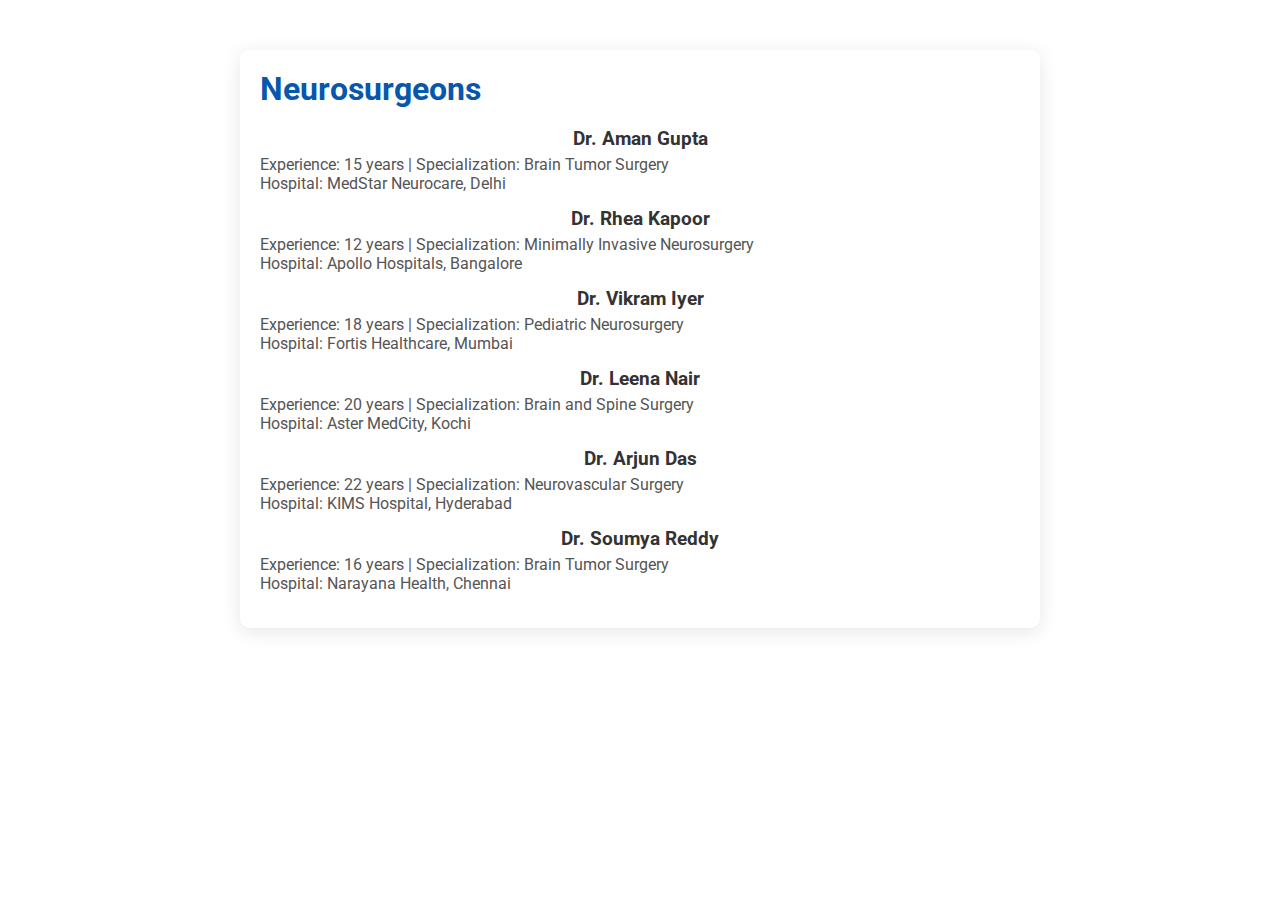
==== neurosurgeons.html @ 0520a1c9 "Add files via upload" ====
<!DOCTYPE html>
<html lang="en">
<head>
    <meta charset="UTF-8">
    <meta name="viewport" content="width=device-width, initial-scale=1.0">
    <title>Consult Neurosurgeons</title>
    <link rel="stylesheet" href="style.css">
    <style>
        .specialist-container {
            max-width: 800px;
            margin: 50px auto;
            padding: 20px;
            background-color: white;
            border-radius: 10px;
            box-shadow: 0 4px 20px rgba(0, 0, 0, 0.1);
        }

        .specialist-container h1 {
            color: #0757ac;
            margin-bottom: 20px;
        }

        .specialist {
            margin-bottom: 15px;
        }

        .specialist h3 {
            color: #333;
            margin-bottom: 5px;
        }

        .specialist p {
            margin: 0;
            color: #555;
        }
    </style>
</head>
<body>
    <div class="specialist-container">
        <h1>Neurosurgeons</h1>
        <div class="specialist">
            <h3>Dr. Aman Gupta</h3>
            <p>Experience: 15 years | Specialization: Brain Tumor Surgery</p>
            <p>Hospital: MedStar Neurocare, Delhi</p>
        </div>
        <div class="specialist">
            <h3>Dr. Rhea Kapoor</h3>
            <p>Experience: 12 years | Specialization: Minimally Invasive Neurosurgery</p>
            <p>Hospital: Apollo Hospitals, Bangalore</p>
        </div>
        <div class="specialist">
            <h3>Dr. Vikram Iyer</h3>
            <p>Experience: 18 years | Specialization: Pediatric Neurosurgery</p>
            <p>Hospital: Fortis Healthcare, Mumbai</p>
        </div>
        <!-- Add additional neurosurgeons here -->
        <!-- Example entry -->
        <div class="specialist">
            <h3>Dr. Leena Nair</h3>
            <p>Experience: 20 years | Specialization: Brain and Spine Surgery</p>
            <p>Hospital: Aster MedCity, Kochi</p>
        </div>
        <div class="specialist">
            <h3>Dr. Arjun Das</h3>
            <p>Experience: 22 years | Specialization: Neurovascular Surgery</p>
            <p>Hospital: KIMS Hospital, Hyderabad</p>
        </div>
        <div class="specialist">
            <h3>Dr. Soumya Reddy</h3>
            <p>Experience: 16 years | Specialization: Brain Tumor Surgery</p>
            <p>Hospital: Narayana Health, Chennai</p>
        </div>
        <!-- Repeat similar entries for 20 neurosurgeons -->
    </div>
</body>
</html>
---- style.css ----
@import url('https://fonts.googleapis.com/css2?family=Roboto:wght@400;700&display=swap');
/* Global Styles */
* {
    margin: 0;
    padding: 0;
    box-sizing: border-box;
    font-family: 'Roboto', sans-serif;
}

.header {
    display: flex;
    align-items: center;
    padding: 10px;
}

.header-logo {
    height: 40px; /* Adjust height as needed */
    margin-right: 10px; /* Space between logo and title */
}

/* Navbar styles */
.navbar {
    display: flex;
    justify-content: space-between;
    align-items: center;
    padding: 0px 20px;
    background-color: #0757ac; /* Light blue for medical feel */
}

.logo img {
    height: 50px;
}

.navtxt ul {
    list-style: none;
    display: flex;
    gap: 20px;
}

.navtxt ul li a {
    text-decoration: none;
    color: white;
    font-weight: bold;
    padding: 8px 12px;
    border-radius: 5px;
    transition: background-color 0.3s ease;
}

.navtxt ul li a:hover {
    background-color: #0056b3; /* Darker blue on hover */
}

/* Responsive Menu Icon */
.menu-icon {
    display: none;
    flex-direction: column;
    cursor: pointer;
    gap: 5px;
}

.menu-icon .bar {
    width: 25px;
    height: 3px;
    background-color: white;
}

/* Mobile View */
@media (max-width: 768px) {
    .navtxt ul {
        display: none;
        flex-direction: column;
        background-color: #007bff;
        position: absolute;
        top: 70px;
        right: 0;
        width: 100%;
        text-align: center;
    }

    .navtxt.active ul {
        display: flex;
    }

    .menu-icon {
        display: flex;
        z-index: 1;
    }

    .navtxt ul li {
        padding: 15px 0;
    }

    .navbar {
        position: relative;
    }
}

/* Landing Image Section */
.Landing_img {
    background-image: url('Landing_Image.png'); /* Replace with your image */
    background-size: cover;
    background-position: center;
    background-attachment: fixed;
    width: 100%;
    height: 100vh; /* Full-screen height */
    position: relative;
    z-index: 0;
    display: flex;
    justify-content: center;
    align-items: center;
}


.Landing_img::before {
    content: "";
    position: absolute;
    top: 0;
    left: 0;
    height: 100%;
    width: 100%;
    background: rgba(255, 255, 255, 0.3); /* Slightly dark translucent overlay (30% opacity) */
    z-index: 1;
}

/* Content on top of background */
.Landing_img .content {
    position: relative;
    z-index: 3; /* Ensure it is above the background image */
    text-align: center;
    color: white;
    padding: 20px;
    height: 100%;
    width: 100%; /* Make it stretch to fill the Landing_img */
    display: flex;
    flex-direction: column; /* Allows stacking of child elements */
    justify-content: center; /* Center content vertically */
    align-items: center; /* Center content horizontally */
    
}

.tagline {
    font-family: Georgia, 'Times New Roman', Times, serif;
    font-weight: 500;
    font-size: 70px;
    color: white; /* Change to your desired color */
    text-align: left; /* Align text to the left */
    padding: 40px 30px; /* 0 padding above and below, 30px on left and right */
    margin: 0; /* Remove margin to avoid extra space */
    text-shadow: 1px 1px 5px rgba(0, 0, 0, 0.7); /* Optional shadow for better readability */
    position: absolute; /* Position it relative to the parent */
    top: 0; /* Align to the top */
    left: 0; /* Align to the left */
}

/* Centered Image Upload Form */
.image-upload {
    display: flex;
    justify-content: center;
    align-items: center;
    margin-top: 20px;
    position: relative; /* Add this */
    z-index: 10; /* Ensure it's above the background image */
}

.file-upload-label {
    position: relative;
    display: inline-block;
    padding: 10px;
    border: 2px solid #007bff;
    border-radius: 20px;
    background-color: white;
    cursor: pointer;
    width: 250px; /* Match input width */
    transition: border-color 0.3s ease;
    width: 100%; /* Adjust based on your layout */
    white-space: nowrap;
    overflow: hidden;
    text-overflow: ellipsis;
    box-sizing: border-box;
}

/* Adjust the file upload label and dropdown */
.file-upload-label,
#modelType {
    z-index: 10; /* Ensure these are above the background */
}


/* Change border color on hover */
.file-upload-label:hover {
    border-color: #1abe15; /* Change border color on hover */
}

.file-upload-label input[type="file"] {
    display: none; /* Hide the default file input */
}

.file-upload-label .placeholder {
    color: #afafaf; /* Light gray color */
    font-size: 1em;
    transition: color 0.3s;
    top: 50%; /* Center vertically */
    left: 10px; /* Add some left padding */
    transform: translateY(-50%);
}

/* Change placeholder color when file is chosen */
#patientImage:focus + .placeholder,
#patientImage:not(:placeholder-shown) + .placeholder {
    color: rgb(0, 0, 0); /* Change color to black when focused or file chosen */
}

/* Button Styles */
.image-upload button {
    margin-left: 10px;
    padding: 10px 20px;
    background-color: #007bff; /* Blue button */
    color: white;
    border: none;
    border-radius: 20px;
    cursor: pointer;
    font-size: 1em;
    transition: background-color 0.3s ease-in-out;
}


.image-upload button:hover {
    background-color: #1abe15; /* Darker blue on hover */
}

/* Footer Styles */
.footer {
    background-color: #0757ac; /* Same as navbar color for consistency */
    color: white;
    padding: 40px 0;
    position: relative;
    bottom: 0;
    width: 100%;
}

.footer-content {
    display: flex;
    justify-content: space-around;
    align-items: flex-start;
    padding: 0 20px;
    flex-wrap: wrap;
}

.footer-section {
    flex: 1;
    margin: 20px;
    min-width: 250px; /* Ensure it doesn’t collapse on smaller screens */
}

.footer-section h2 {
    font-size: 20px;
    margin-bottom: 15px;
    border-bottom: 2px solid #1abe15; /* Green underline for section headings */
    padding-bottom: 10px;
}

.footer-section p {
    line-height: 1.6;
    font-size: 16px;
}

.footer-section ul {
    list-style: none;
    padding: 0;
}

.footer-section ul li {
    margin: 10px 0;
}

.footer-section ul li a {
    text-decoration: none;
    color: white;
    font-size: 16px;
    transition: color 0.3s ease;
}

.footer-section ul li a:hover {
    color: #1abe15; /* Green hover effect */
}

.footer-bottom {
    text-align: center;
    padding: 20px;
    background-color: #0056b3; /* Slightly darker shade for bottom bar */
    margin-top: 40px;
}

.footer-bottom p {
    margin: 0;
    font-size: 14px;
    color: white;
}


/* About Section Styles */
.about-section {
    padding: 40px 20px;
    text-align: center;
}

.about-section h1 {
    font-size: 2.5em;
    color: #0757ac; /* Use consistent color */
    margin-bottom: 20px;
}

.about-section p {
    font-size: 1.2em;
    color: #333;
    line-height: 1.6;
}

/* Form Styles */
form {
    display: flex;
    flex-direction: column;
    gap: 10px;
}


/* Modal styles */
.modal {
    display: none; /* Hidden by default */
    position: fixed; /* Stay in place */
    z-index: 1000; /* Sit on top */
    left: 0;
    top: 0;
    width: 100%; /* Full width */
    height: 100%; /* Full height */
    overflow: auto; /* Enable scroll if needed */
    background-color: rgba(0, 0, 0, 0.7); /* Dark background with opacity */
}

.modal-content {
    background-color: #ffffff; /* White background */
    margin: 15% auto; /* Centered */
    padding: 30px; /* More padding */
    border-radius: 10px; /* Rounded corners */
    width: 400px; /* Increased width */
    box-shadow: 0 4px 20px rgba(0, 0, 0, 0.2); /* Deeper shadow */
    animation: slide-in 0.3s ease; /* Animation */
}

@keyframes slide-in {
    from {
        opacity: 0;
        transform: translateY(-20px);
    }
    to {
        opacity: 1;
        transform: translateY(0);
    }
}

.close {
    color: #aaa;
    float: right;
    font-size: 28px;
    font-weight: bold;
}

.close:hover,
.close:focus {
    color: #000;
    text-decoration: none;
    cursor: pointer;
}

h2 {
    text-align: center;
    margin-bottom: 10px;
    color: #4CAF50; /* Green color for heading */
}

h3 {
    text-align: center;
    margin-bottom: 20px;
    color: #555; /* Darker grey for subheading */
}

form {
    display: flex;
    flex-direction: column;
}

input[type="text"],
input[type="email"],
input[type="password"] {
    padding: 12px;
    margin: 10px 0;
    border: 2px solid #4CAF50; /* Green border */
    border-radius: 5px;
    transition: border-color 0.3s; /* Smooth transition */
}

input[type="text"]:focus,
input[type="email"]:focus,
input[type="password"]:focus {
    border-color: #388E3C; /* Darker green on focus */
    outline: none; /* Remove outline */
}

button {
    padding: 12px;
    background-color: #4CAF50; /* Green */
    color: white;
    border: none;
    border-radius: 5px;
    cursor: pointer;
    font-size: 16px;
    transition: background-color 0.3s; /* Smooth transition */
}

button:hover {
    background-color: #388E3C; /* Darker green on hover */
}

#status,
#signinStatus {
    text-align: center;
    margin-top: 10px;
    color: #d9534f; /* Red color for error messages */
}




/* Responsive Footer Adjustments */
@media (max-width: 768px) {
    .footer-content {
        flex-direction: row;
        text-align: center;
    }

    .footer-section {
        margin-bottom: 20px;
    }
}


/* Responsive Adjustments */
@media (max-width: 768px) {
    .content h1 {
        font-size: 2em;
    }

    .content p {
        font-size: 1.2em;
    }

    .image-upload input[type="file"], .image-upload button {
        font-size: 0.9em;
    }
}

.custom-dropdown {
    padding: 10px 20px;
    background-color: #007bff; /* Matching submit button's background */
    color: white; /* White text to match button */
    border: none;
    border-radius: 25px;
    cursor: pointer;
    font-size: 16px;
    transition: background-color 0.3s; /* Smooth transition */
    margin-left: 10px;
    width: auto;
    min-width: 130px;
    max-width: 250px;
    appearance: none; /* Remove default styling */
    font-family: 'Roboto', sans-serif;
}

.custom-dropdown:hover {
    background-color: #1abe15; /* Darker green on hover, matching button hover */
}



.custom-dropdown option {
    background-color: white;
    color: #333;
}



/* Prediction result div styles */
#prediction-result {
    position: fixed; /* Fixed position so it stays at the top even when scrolling */
    top: 20px; /* Adjust top position */
    left: 50%; /* Center it horizontally */
    transform: translateX(-50%); /* Offset to ensure perfect centering */
    background-color: rgba(0, 0, 0, 0.8); /* Dark background with some transparency */
    color: white; /* Text color */
    padding: 20px; /* Space inside the div */
    border-radius: 10px; /* Rounded corners */
    z-index: 9999; /* Make sure it's on top of other elements */
    font-size: 18px; /* Text size */
    box-shadow: 0 4px 8px rgba(0, 0, 0, 0.3); /* Shadow effect for better visibility */
    display: none; /* Initially hidden, will be shown dynamically */
}



/* For mobile responsiveness, you can adjust it accordingly */
@media (max-width: 768px) {
    #prediction-result {
        top: 10px; /* Adjust the top space for smaller screens */
        padding: 15px; /* Reduce padding on smaller screens */
    }
}

/* Landing Page Overlay */
.landing-overlay {
    position: fixed;
    top: 0;
    left: 0;
    width: 100%;
    height: 100%;
    background: rgba(194, 190, 190, 0.8); /* Dark translucent overlay */
    display: flex;
    justify-content: center;
    align-items: center;
    z-index: 10000; /* On top of all elements */
    color: rgb(13, 44, 73);
    text-align: center;
}

.landing-content h1 {
    font-size: 70px;
    font-family: Georgia, 'Times New Roman', Times, serif;
    font-weight: 500;
    margin-bottom: 10px;
}

.landing-content p {
    font-size: 1rem;
    margin-bottom: 30px;
}

.landing-content .btn {
    padding: 15px 30px;
    font-size: 1rem;
    margin: 10px;
    border: none;
    border-radius: 5px;
    cursor: pointer;
    color: white;
    background-color: #007bff;
    transition: background-color 0.3s ease;
}

.landing-content .btn:hover {
    background-color: #0056b3;
}

/* Blur effect for main content */
body.blur-active .Landing_img,
body.blur-active .navbar,
body.blur-active footer {
    filter: blur(8px);
    pointer-events: none;
}

/* Prevent scrolling on body when landing page is active */
body.no-scroll {
    overflow: hidden;
}
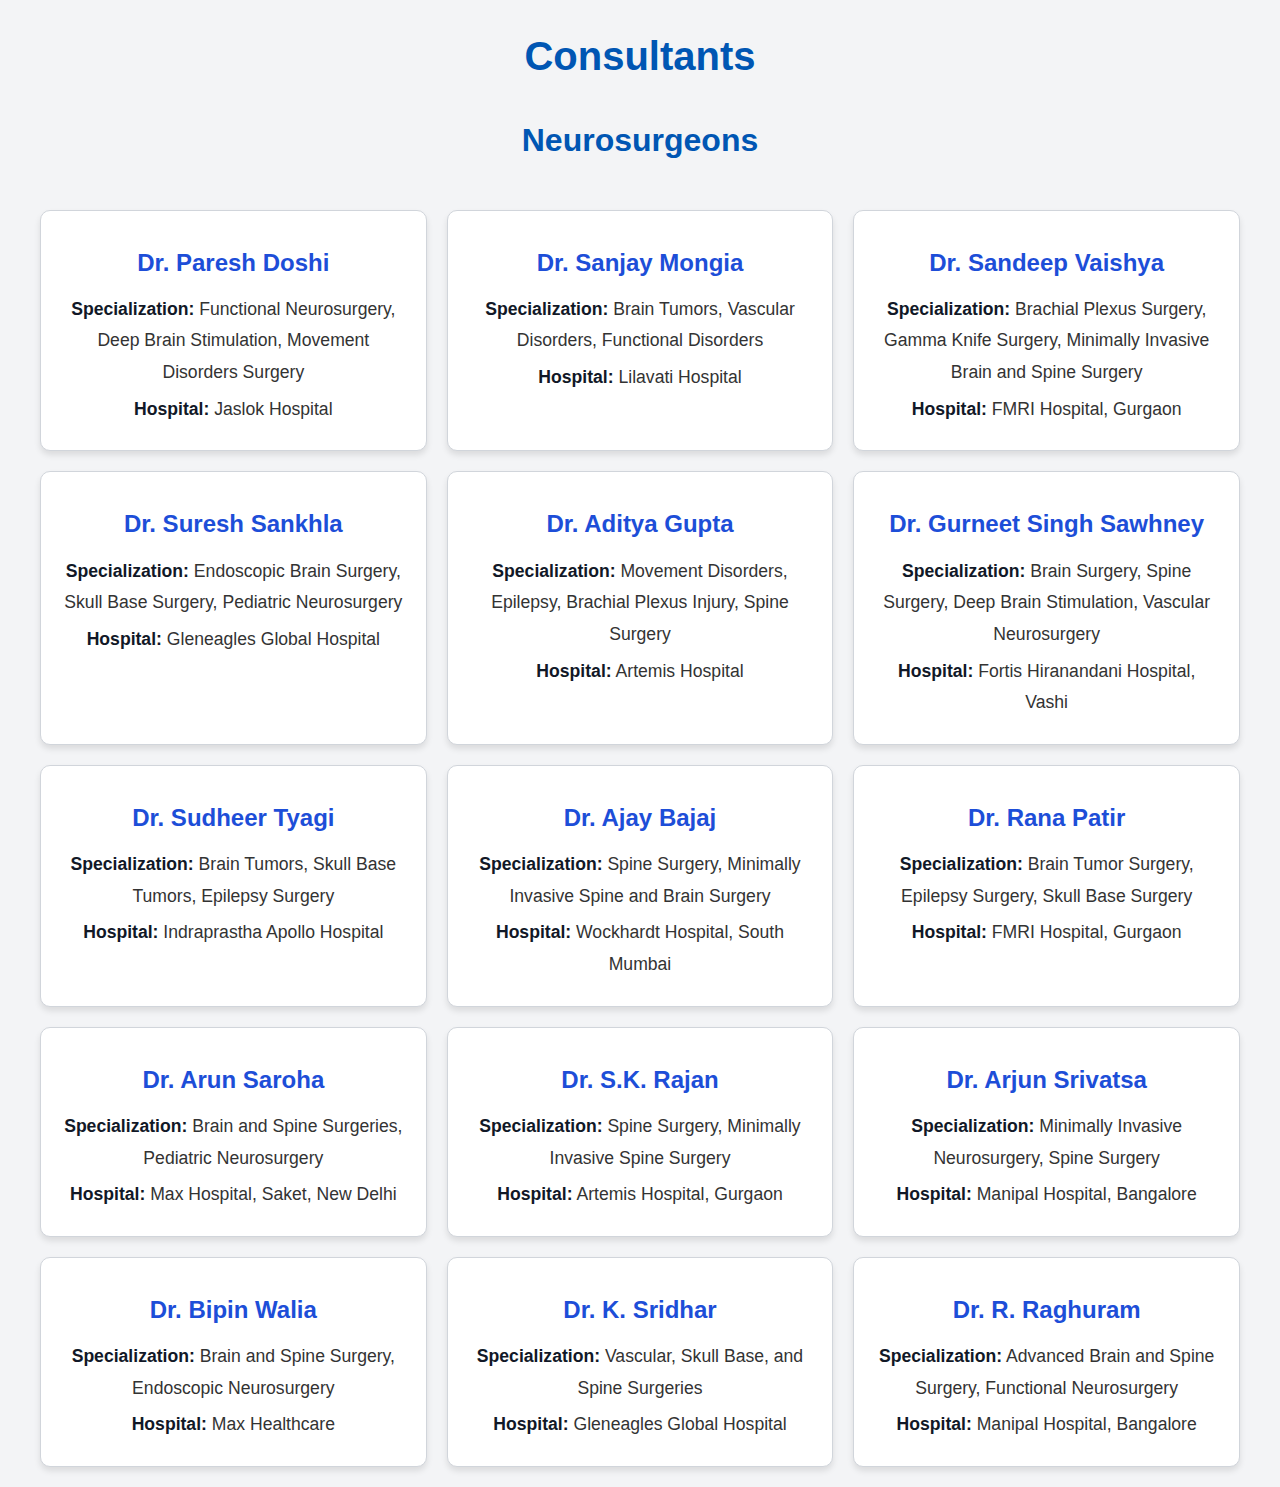
==== commit 86daf4f3: "Add files via upload" ====
--- a/neurosurgeons.html
+++ b/neurosurgeons.html
@@ -1,76 +1,185 @@
 <!DOCTYPE html>
 <html lang="en">
+
 <head>
     <meta charset="UTF-8">
     <meta name="viewport" content="width=device-width, initial-scale=1.0">
-    <title>Consult Neurosurgeons</title>
-    <link rel="stylesheet" href="style.css">
+    <title>Consultants</title>
     <style>
-        .specialist-container {
-            max-width: 800px;
-            margin: 50px auto;
-            padding: 20px;
-            background-color: white;
-            border-radius: 10px;
-            box-shadow: 0 4px 20px rgba(0, 0, 0, 0.1);
+        body {
+            font-family: 'Roboto', Arial, sans-serif;
+            line-height: 1.8;
+            margin: 0;
+            padding: 0;
+            background: #f3f4f6;
+            /* Light grey background */
+            color: #333;
+            /* Dark grey text */
         }
 
-        .specialist-container h1 {
-            color: #0757ac;
-            margin-bottom: 20px;
+        h1,
+        h2 {
+            text-align: center;
+            color: #0056b3;
+            /* Blue header text */
+            margin: 20px 0;
         }
 
-        .specialist {
-            margin-bottom: 15px;
+        h1 {
+            font-size: 2.5em;
         }
 
-        .specialist h3 {
-            color: #333;
-            margin-bottom: 5px;
+        h2 {
+            font-size: 2em;
         }
 
-        .specialist p {
-            margin: 0;
-            color: #555;
+        .container {
+            display: grid;
+            grid-template-columns: repeat(auto-fit, minmax(300px, 1fr));
+            /* Responsive grid */
+            gap: 20px;
+            /* Space between tiles */
+            padding: 20px;
+            max-width: 1200px;
+            margin: 0 auto;
+            /* Center the grid */
+        }
+
+        .doctor {
+            background: #ffffff;
+            /* White card background */
+            border: 1px solid #d1d5db;
+            /* Light grey border */
+            border-radius: 10px;
+            padding: 20px;
+            box-shadow: 0 4px 6px rgba(0, 0, 0, 0.1);
+            transition: transform 0.3s ease, box-shadow 0.3s ease;
+            text-align: center;
+            /* Center content */
+        }
+
+        .doctor:hover {
+            transform: translateY(-5px);
+            box-shadow: 0 6px 12px rgba(0, 0, 0, 0.15);
+        }
+
+        .doctor h3 {
+            margin: 10px 0;
+            color: #1d4ed8;
+            /* Darker blue for titles */
+            font-size: 1.5em;
+        }
+
+        .doctor p {
+            margin: 5px 0;
+            font-size: 1.1em;
+        }
+
+        .doctor strong {
+            color: #111827;
+            /* Slightly darker text for emphasis */
+        }
+
+        @media screen and (max-width: 768px) {
+            .doctor h3 {
+                font-size: 1.3em;
+            }
+
+            .doctor p {
+                font-size: 1em;
+            }
         }
     </style>
+
+
 </head>
+
 <body>
-    <div class="specialist-container">
-        <h1>Neurosurgeons</h1>
-        <div class="specialist">
-            <h3>Dr. Aman Gupta</h3>
-            <p>Experience: 15 years | Specialization: Brain Tumor Surgery</p>
-            <p>Hospital: MedStar Neurocare, Delhi</p>
+    <h1>Consultants</h1>
+    <h2>Neurosurgeons</h2>
+    <div class="container">
+        <div class="doctor">
+            <h3>Dr. Paresh Doshi</h3>
+            <p><strong>Specialization:</strong> Functional Neurosurgery, Deep Brain Stimulation, Movement Disorders
+                Surgery
+            </p>
+            <p><strong>Hospital:</strong> Jaslok Hospital</p>
         </div>
-        <div class="specialist">
-            <h3>Dr. Rhea Kapoor</h3>
-            <p>Experience: 12 years | Specialization: Minimally Invasive Neurosurgery</p>
-            <p>Hospital: Apollo Hospitals, Bangalore</p>
+        <div class="doctor">
+            <h3>Dr. Sanjay Mongia</h3>
+            <p><strong>Specialization:</strong> Brain Tumors, Vascular Disorders, Functional Disorders</p>
+            <p><strong>Hospital:</strong> Lilavati Hospital</p>
         </div>
-        <div class="specialist">
-            <h3>Dr. Vikram Iyer</h3>
-            <p>Experience: 18 years | Specialization: Pediatric Neurosurgery</p>
-            <p>Hospital: Fortis Healthcare, Mumbai</p>
+        <div class="doctor">
+            <h3>Dr. Sandeep Vaishya</h3>
+            <p><strong>Specialization:</strong> Brachial Plexus Surgery, Gamma Knife Surgery, Minimally Invasive Brain
+                and
+                Spine Surgery</p>
+            <p><strong>Hospital:</strong> FMRI Hospital, Gurgaon</p>
         </div>
-        <!-- Add additional neurosurgeons here -->
-        <!-- Example entry -->
-        <div class="specialist">
-            <h3>Dr. Leena Nair</h3>
-            <p>Experience: 20 years | Specialization: Brain and Spine Surgery</p>
-            <p>Hospital: Aster MedCity, Kochi</p>
+        <div class="doctor">
+            <h3>Dr. Suresh Sankhla</h3>
+            <p><strong>Specialization:</strong> Endoscopic Brain Surgery, Skull Base Surgery, Pediatric Neurosurgery</p>
+            <p><strong>Hospital:</strong> Gleneagles Global Hospital</p>
         </div>
-        <div class="specialist">
-            <h3>Dr. Arjun Das</h3>
-            <p>Experience: 22 years | Specialization: Neurovascular Surgery</p>
-            <p>Hospital: KIMS Hospital, Hyderabad</p>
+        <div class="doctor">
+            <h3>Dr. Aditya Gupta</h3>
+            <p><strong>Specialization:</strong> Movement Disorders, Epilepsy, Brachial Plexus Injury, Spine Surgery</p>
+            <p><strong>Hospital:</strong> Artemis Hospital</p>
         </div>
-        <div class="specialist">
-            <h3>Dr. Soumya Reddy</h3>
-            <p>Experience: 16 years | Specialization: Brain Tumor Surgery</p>
-            <p>Hospital: Narayana Health, Chennai</p>
+        <div class="doctor">
+            <h3>Dr. Gurneet Singh Sawhney</h3>
+            <p><strong>Specialization:</strong> Brain Surgery, Spine Surgery, Deep Brain Stimulation, Vascular
+                Neurosurgery
+            </p>
+            <p><strong>Hospital:</strong> Fortis Hiranandani Hospital, Vashi</p>
         </div>
-        <!-- Repeat similar entries for 20 neurosurgeons -->
+        <div class="doctor">
+            <h3>Dr. Sudheer Tyagi</h3>
+            <p><strong>Specialization:</strong> Brain Tumors, Skull Base Tumors, Epilepsy Surgery</p>
+            <p><strong>Hospital:</strong> Indraprastha Apollo Hospital</p>
+        </div>
+        <div class="doctor">
+            <h3>Dr. Ajay Bajaj</h3>
+            <p><strong>Specialization:</strong> Spine Surgery, Minimally Invasive Spine and Brain Surgery</p>
+            <p><strong>Hospital:</strong> Wockhardt Hospital, South Mumbai</p>
+        </div>
+        <div class="doctor">
+            <h3>Dr. Rana Patir</h3>
+            <p><strong>Specialization:</strong> Brain Tumor Surgery, Epilepsy Surgery, Skull Base Surgery</p>
+            <p><strong>Hospital:</strong> FMRI Hospital, Gurgaon</p>
+        </div>
+        <div class="doctor">
+            <h3>Dr. Arun Saroha</h3>
+            <p><strong>Specialization:</strong> Brain and Spine Surgeries, Pediatric Neurosurgery</p>
+            <p><strong>Hospital:</strong> Max Hospital, Saket, New Delhi</p>
+        </div>
+        <div class="doctor">
+            <h3>Dr. S.K. Rajan</h3>
+            <p><strong>Specialization:</strong> Spine Surgery, Minimally Invasive Spine Surgery</p>
+            <p><strong>Hospital:</strong> Artemis Hospital, Gurgaon</p>
+        </div>
+        <div class="doctor">
+            <h3>Dr. Arjun Srivatsa</h3>
+            <p><strong>Specialization:</strong> Minimally Invasive Neurosurgery, Spine Surgery</p>
+            <p><strong>Hospital:</strong> Manipal Hospital, Bangalore</p>
+        </div>
+        <div class="doctor">
+            <h3>Dr. Bipin Walia</h3>
+            <p><strong>Specialization:</strong> Brain and Spine Surgery, Endoscopic Neurosurgery</p>
+            <p><strong>Hospital:</strong> Max Healthcare</p>
+        </div>
+        <div class="doctor">
+            <h3>Dr. K. Sridhar</h3>
+            <p><strong>Specialization:</strong> Vascular, Skull Base, and Spine Surgeries</p>
+            <p><strong>Hospital:</strong> Gleneagles Global Hospital</p>
+        </div>
+        <div class="doctor">
+            <h3>Dr. R. Raghuram</h3>
+            <p><strong>Specialization:</strong> Advanced Brain and Spine Surgery, Functional Neurosurgery</p>
+            <p><strong>Hospital:</strong> Manipal Hospital, Bangalore</p>
+        </div>
     </div>
 </body>
-</html>
+
+</html>